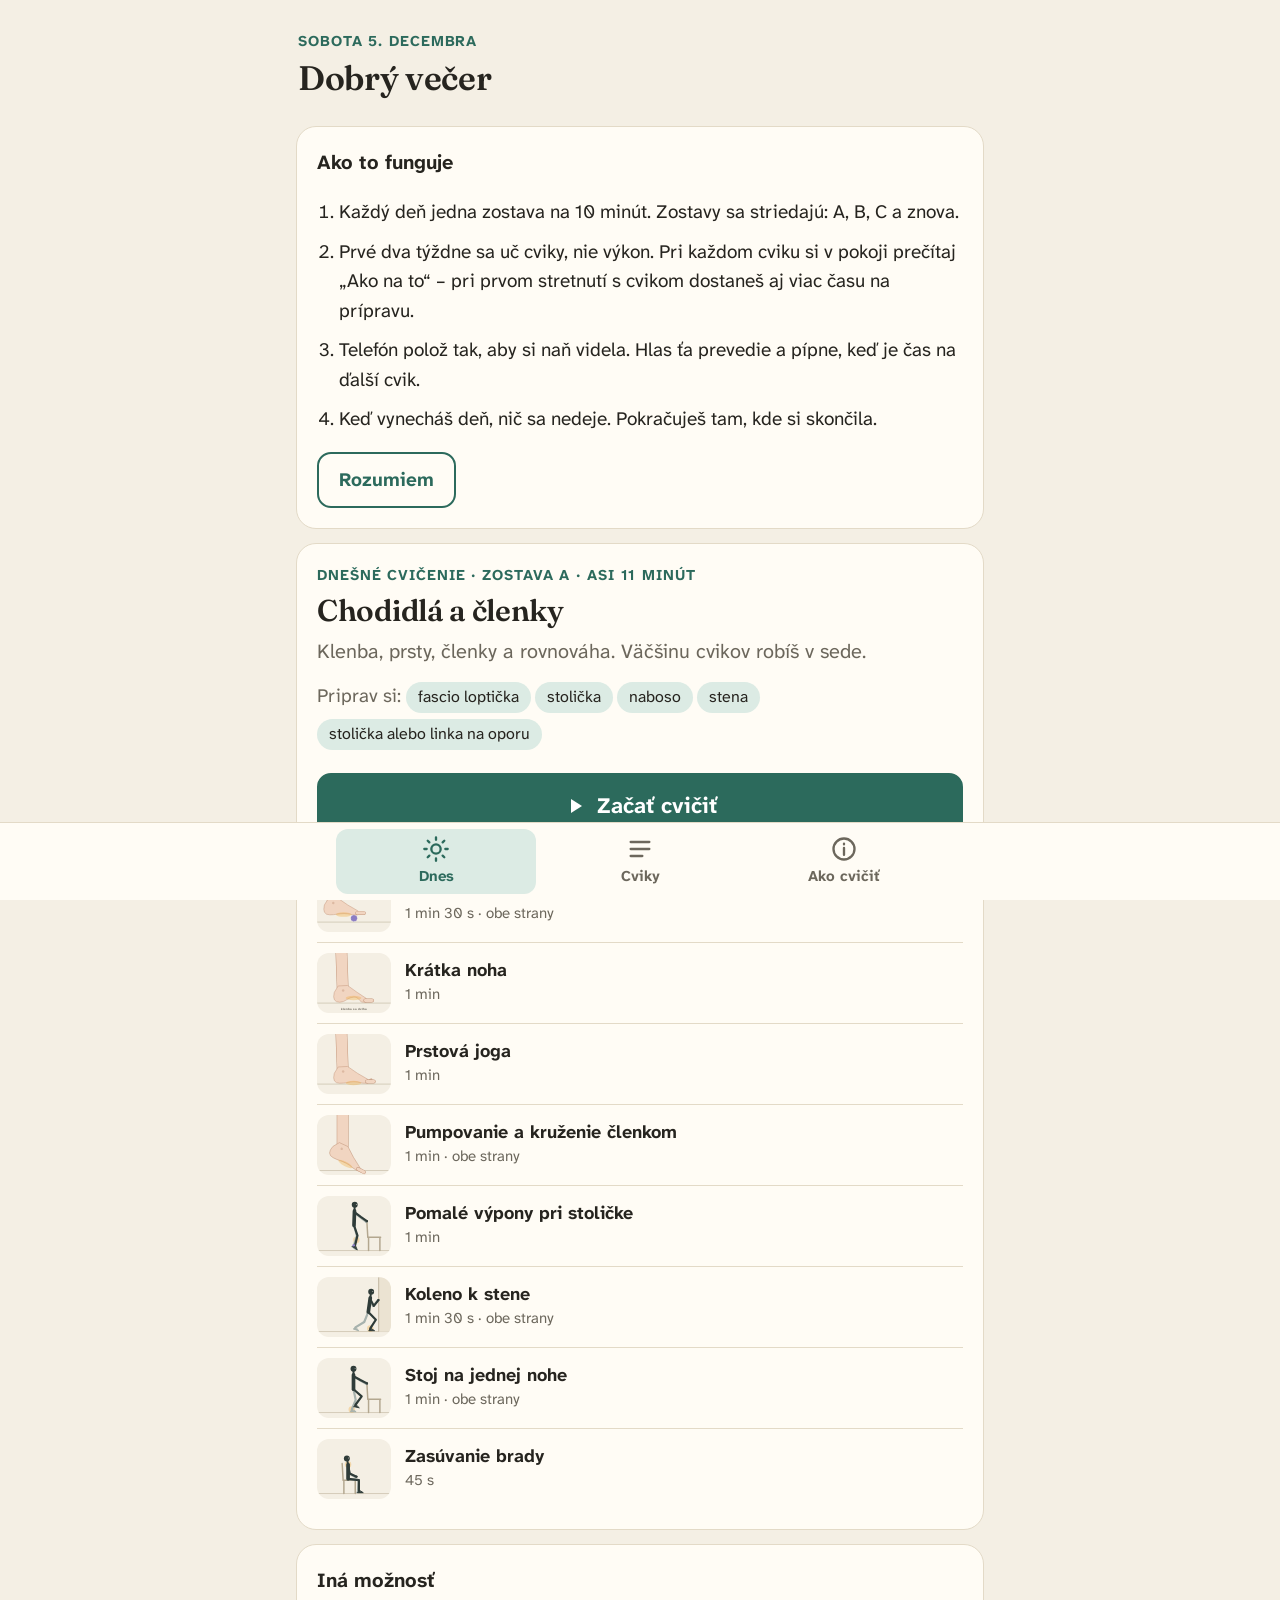
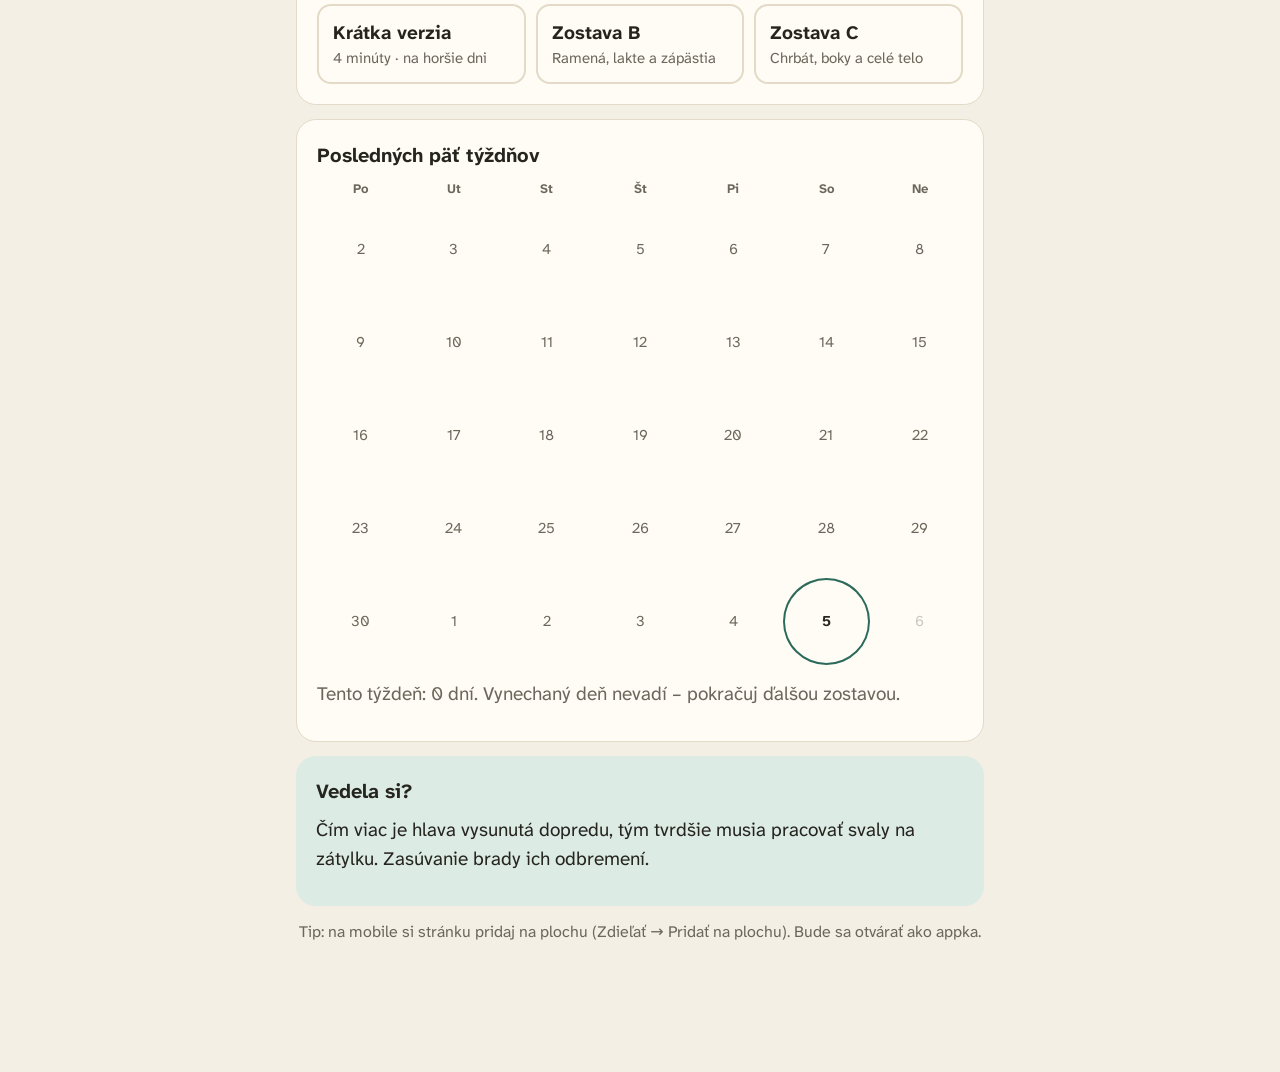
==== index.html @ 37c2f0f2 "10 minút pre kĺby: denné cvičenie pre zdravé kĺby Tri striedajúce sa 10-minútové zostavy (chodidlá a" ====
<!doctype html>
<html lang="sk">
<head>
  <meta charset="utf-8">
  <meta name="viewport" content="width=device-width, initial-scale=1, viewport-fit=cover">
  <title>10 minút pre kĺby</title>
  <meta name="description" content="Denných 10 minút pre zdravé kĺby: chodidlá, členky, ramená, zápästia, krk a chrbát.">
  <meta name="theme-color" content="#f4efe4" media="(prefers-color-scheme: light)">
  <meta name="theme-color" content="#161a19" media="(prefers-color-scheme: dark)">
  <meta name="apple-mobile-web-app-capable" content="yes">
  <meta name="apple-mobile-web-app-title" content="Kĺby">
  <link rel="manifest" href="manifest.webmanifest">
  <link rel="icon" href="icon.svg" type="image/svg+xml">
  <link rel="apple-touch-icon" href="icon-180.png">
  <link rel="preconnect" href="https://fonts.googleapis.com">
  <link rel="preconnect" href="https://fonts.gstatic.com" crossorigin>
  <link href="https://fonts.googleapis.com/css2?family=Atkinson+Hyperlegible+Next:wght@400;700&family=Fraunces:opsz,wght@9..144,600&display=swap" rel="stylesheet">
  <link rel="stylesheet" href="css/style.css">
</head>
<body>
  <main id="app"></main>

  <nav class="tabbar" aria-label="Hlavná navigácia">
    <a href="#/" data-tab="dnes">
      <svg viewBox="0 0 24 24" fill="none" stroke="currentColor" stroke-width="2" stroke-linecap="round" stroke-linejoin="round"><circle cx="12" cy="12" r="4"/><path d="M12 2v2M12 20v2M4.9 4.9l1.4 1.4M17.7 17.7l1.4 1.4M2 12h2M20 12h2M4.9 19.1l1.4-1.4M17.7 6.3l1.4-1.4"/></svg>
      Dnes
    </a>
    <a href="#/cviky" data-tab="cviky">
      <svg viewBox="0 0 24 24" fill="none" stroke="currentColor" stroke-width="2" stroke-linecap="round" stroke-linejoin="round"><path d="M4 6h16M4 12h16M4 18h10"/></svg>
      Cviky
    </a>
    <a href="#/info" data-tab="info">
      <svg viewBox="0 0 24 24" fill="none" stroke="currentColor" stroke-width="2" stroke-linecap="round" stroke-linejoin="round"><circle cx="12" cy="12" r="9"/><path d="M12 11v6M12 7.5v.5"/></svg>
      Ako cvičiť
    </a>
  </nav>

  <script src="js/anim.js"></script>
  <script src="js/cviky.js"></script>
  <script src="js/app.js"></script>
</body>
</html>
---- css/style.css ----
:root {
  --bg: #f4efe4;
  --card: #fffcf5;
  --ink: #26241f;
  --muted: #6c675c;
  --line: #e3dac7;
  --accent: #2c6a5c;
  --accent-ink: #ffffff;
  --accent-soft: #dcebe4;
  --warm: #c25a33;
  --warn-bg: #fbe9dc;
  --fig: #2f3c39;
  --fig2: #a7b2ad;
  --prop: #b3a78f;
  --prop-fill: #e8dfcc;
  --wall: #ebe3d2;
  --mat: #8fb8a8;
  --skin: #f1d5c1;
  --skin-line: #c4987d;
  --band: #d4603a;
  --ball: #8b7dc4;
  --block: #79a7c8;
  --glow: #f0a93a;
  --font-body: 'Atkinson Hyperlegible Next', 'Atkinson Hyperlegible', system-ui, sans-serif;
  --font-head: 'Fraunces', Georgia, serif;
  color-scheme: light;
}
@media (prefers-color-scheme: dark) {
  :root:not([data-theme='light']) {
    --bg: #161a19;
    --card: #1f2523;
    --ink: #eee9df;
    --muted: #a29d92;
    --line: #2f3734;
    --accent: #7cc4b0;
    --accent-ink: #0f201b;
    --accent-soft: #223a33;
    --warm: #f0926b;
    --warn-bg: #3a2a22;
    --fig: #e6e1d6;
    --fig2: #66706b;
    --prop: #6e6758;
    --prop-fill: #2c2b26;
    --wall: #242a28;
    --mat: #3f6b5d;
    --skin: #d8b49b;
    --skin-line: #8d6a55;
    --band: #f07a52;
    --ball: #a596e0;
    --block: #6b9bc0;
    --glow: #f0a93a;
    color-scheme: dark;
  }
}
:root[data-theme='dark'] {
  --bg: #161a19;
  --card: #1f2523;
  --ink: #eee9df;
  --muted: #a29d92;
  --line: #2f3734;
  --accent: #7cc4b0;
  --accent-ink: #0f201b;
  --accent-soft: #223a33;
  --warm: #f0926b;
  --warn-bg: #3a2a22;
  --fig: #e6e1d6;
  --fig2: #66706b;
  --prop: #6e6758;
  --prop-fill: #2c2b26;
  --wall: #242a28;
  --mat: #3f6b5d;
  --skin: #d8b49b;
  --skin-line: #8d6a55;
  --band: #f07a52;
  --ball: #a596e0;
  --block: #6b9bc0;
  color-scheme: dark;
}

* { box-sizing: border-box; }
html { -webkit-text-size-adjust: 100%; }
body {
  margin: 0;
  background: var(--bg);
  color: var(--ink);
  font: 19px/1.55 var(--font-body);
  padding-bottom: calc(84px + env(safe-area-inset-bottom));
}
body.playing { overflow: hidden; }
main { max-width: 720px; margin: 0 auto; padding: 8px 16px 32px; }
a { color: var(--accent); }
h1, h2 { font-family: var(--font-head); font-weight: 600; letter-spacing: -0.01em; line-height: 1.15; margin: 0; }
h1 { font-size: 34px; }
h2 { font-size: 27px; }
h3 { font-size: 20px; margin: 26px 0 8px; }
h4 { font-size: 17px; margin: 18px 0 4px; color: var(--muted); font-weight: 700; }
p { margin: 0 0 12px; }
.muted { color: var(--muted); }
.small { font-size: 16px; }
.center { text-align: center; }
.eyebrow { font-size: 15px; font-weight: 700; color: var(--accent); text-transform: uppercase; letter-spacing: 0.06em; margin: 0 0 6px; }
.lead { font-size: 20px; color: var(--muted); margin-top: 8px; }

.hello { padding: 22px 2px 14px; }
.back { display: inline-flex; align-items: center; gap: 4px; margin-top: 16px; font-weight: 700; text-decoration: none; font-size: 17px; }
.back svg { width: 20px; height: 20px; }

.card { background: var(--card); border: 1px solid var(--line); border-radius: 20px; padding: 20px; margin: 14px 0; }
.card > h3:first-child { margin-top: 0; }

.btn {
  display: inline-flex; align-items: center; justify-content: center; gap: 10px;
  font: 700 19px/1.2 var(--font-body);
  background: var(--accent); color: var(--accent-ink);
  border: 2px solid var(--accent); border-radius: 14px;
  padding: 14px 20px; min-height: 56px; cursor: pointer; text-decoration: none;
}
.btn svg { width: 24px; height: 24px; flex: none; }
.btn.big { width: 100%; font-size: 22px; min-height: 66px; margin: 8px 0 4px; }
.btn.ghost { background: transparent; color: var(--accent); }
.btn:active { transform: translateY(1px); }
.row { display: flex; flex-wrap: wrap; gap: 10px; margin: 16px 0 10px; align-items: center; }

.chip { display: inline-block; background: var(--accent-soft); color: var(--ink); border-radius: 999px; padding: 3px 12px; margin: 3px 4px 3px 0; font-size: 16px; }
.need { margin: 6px 0 12px; }

.donebar { background: var(--accent-soft); border-radius: 14px; padding: 12px 18px; font-weight: 700; margin: 4px 0; }
.donebar span { color: var(--accent); }

.today h2 { font-size: 30px; }

.exlist { list-style: none; padding: 0; margin: 18px 0 0; }
.exlist li { border-top: 1px solid var(--line); }
.exlist a { display: flex; align-items: center; gap: 14px; padding: 10px 0; color: inherit; text-decoration: none; }
.exlist .thumb { width: 74px; height: 60px; flex: none; background: var(--bg); border-radius: 12px; overflow: hidden; }
.exlist .thumb svg { width: 100%; height: 100%; }
.exlist .t { display: flex; flex-direction: column; }
.exlist b { font-weight: 700; font-size: 18px; line-height: 1.3; }
.exlist small { color: var(--muted); font-size: 15px; }
.exlist.cards { display: grid; gap: 10px; margin-top: 10px; }
.exlist.cards li { border: 1px solid var(--line); border-radius: 16px; background: var(--card); padding: 4px 12px; }
.exlist.cards .thumb { width: 92px; height: 74px; }
.group { margin-top: 18px; }
.group h2 { font-size: 23px; margin: 18px 0 4px; }

.alts { display: grid; gap: 10px; grid-template-columns: repeat(auto-fit, minmax(180px, 1fr)); }
.alt-z { display: flex; flex-direction: column; border: 2px solid var(--line); border-radius: 14px; padding: 12px 14px; text-decoration: none; color: inherit; }
.alt-z small { color: var(--muted); font-size: 15px; }

.cal .grid { display: grid; grid-template-columns: repeat(7, 1fr); gap: 6px; margin: 8px 0 14px; }
.cal .dh { font-size: 13px; color: var(--muted); text-align: center; font-weight: 700; }
.cal .day { aspect-ratio: 1; display: grid; place-items: center; border-radius: 50%; font-size: 15px; color: var(--muted); }
.cal .day.done { background: var(--accent); color: var(--accent-ink); font-weight: 700; }
.cal .day.today { box-shadow: inset 0 0 0 2px var(--accent); color: var(--ink); font-weight: 700; }
.cal .day.done.today { box-shadow: none; }
.cal .day.fut { opacity: 0.35; }

.tip { background: var(--accent-soft); border: 0; }
.intro ol, .rules ol { padding-left: 22px; }
.intro li, .rules li { margin-bottom: 10px; }

.stage { padding: 10px; }
.fig.big { width: 100%; aspect-ratio: 300 / 240; max-height: 52vh; margin: 0 auto; }
.fig svg, .p-fig svg { width: 100%; height: 100%; display: block; }
.cue { text-align: center; font-weight: 700; font-size: 20px; min-height: 1.6em; margin: 6px 0 4px; color: var(--accent); }

.steps { padding-left: 0; list-style: none; counter-reset: s; margin: 0; }
.steps li { counter-increment: s; position: relative; padding: 0 0 12px 44px; }
.steps li::before {
  content: counter(s); position: absolute; left: 0; top: 0;
  width: 30px; height: 30px; border-radius: 50%; background: var(--accent-soft); color: var(--accent);
  display: grid; place-items: center; font-weight: 700; font-size: 16px;
}
.bad { padding-left: 22px; }
.bad li { margin-bottom: 6px; }
.bad li::marker { color: var(--warm); }
.facts { display: grid; gap: 4px 20px; grid-template-columns: repeat(auto-fit, minmax(240px, 1fr)); }
.warn { background: var(--warn-bg); border-radius: 12px; padding: 12px 14px; }

.switch { display: flex; align-items: center; gap: 12px; font-weight: 700; cursor: pointer; }
.switch input { width: 26px; height: 26px; accent-color: var(--accent); }
.time { display: inline-flex; align-items: center; gap: 8px; font-weight: 700; }
.time input { font: inherit; padding: 10px; border-radius: 12px; border: 2px solid var(--line); background: var(--card); color: var(--ink); }

/* tab bar */
.tabbar {
  position: fixed; left: 0; right: 0; bottom: 0; z-index: 5;
  display: flex; justify-content: center; gap: 4px;
  background: var(--card); border-top: 1px solid var(--line);
  padding: 6px 8px calc(6px + env(safe-area-inset-bottom));
}
.tabbar a { flex: 1; max-width: 200px; display: flex; flex-direction: column; align-items: center; gap: 2px; padding: 6px; border-radius: 12px; color: var(--muted); text-decoration: none; font-size: 15px; font-weight: 700; }
.tabbar a svg { width: 28px; height: 28px; }
.tabbar a.on { color: var(--accent); background: var(--accent-soft); }

/* animácie */
.an { overflow: visible; }
.an .floor { stroke: var(--prop); stroke-width: 2; }
.an .fig { fill: none; stroke: var(--fig); stroke-linecap: round; stroke-linejoin: round; }
.an .leg, .an .arm { stroke-width: 9; }
.an .neck { stroke-width: 8; }
.an .torso { stroke-width: 15; }
.an .torso-f { fill: var(--fig); stroke-width: 8; }
.an .foot { fill: var(--fig); stroke-width: 4; }
.an .far { stroke: var(--fig2); }
.an .foot.far { fill: var(--fig2); }
.an .hand { fill: var(--fig); }
.an .hand.far { fill: var(--fig2); }
.an .head { fill: var(--fig); }
.an .eye { fill: var(--bg); }
.an .prop { fill: none; stroke: var(--prop); stroke-width: 6; stroke-linecap: round; }
.an .pf { fill: var(--prop-fill); stroke: var(--prop); stroke-width: 2; }
.an .wall { fill: var(--wall); }
.an .wall-l { stroke: var(--prop); stroke-width: 3; }
.an .mat { fill: var(--mat); }
.an .glow { fill: var(--glow); opacity: 0.35; }
.an .ball { fill: var(--ball); }
.an .spiky { stroke: var(--card); stroke-width: 2.5; stroke-dasharray: 2 5; }
.an .band { fill: none; stroke: var(--band); stroke-width: 3.5; stroke-linecap: round; }
.an .towel { fill: var(--glow); }
.an .blk { fill: var(--block); }
.an .sk-o { fill: none; stroke: var(--skin-line); stroke-linecap: round; stroke-linejoin: round; }
.an .sk { fill: none; stroke: var(--skin); stroke-linecap: round; stroke-linejoin: round; }
.an .sk-f { fill: var(--skin); stroke: var(--skin-line); stroke-width: 2; }
.an .toe2 { stroke: var(--skin-line); stroke-width: 10; stroke-linecap: round; opacity: 0.7; }
.an .bone { fill: var(--skin-line); opacity: 0.45; }
.an .trace { fill: none; stroke: var(--accent); stroke-width: 2; stroke-dasharray: 4 5; opacity: 0.7; }
.an .dot { fill: var(--accent); }
.an .lbl { fill: var(--muted); font: 700 12px var(--font-body); }
.an .torso-x { fill: var(--fig2); opacity: 0.5; }
.an .knee { fill: var(--fig2); opacity: 0.6; }

/* prehrávač */
.player {
  position: fixed; inset: 0; z-index: 20; background: var(--bg);
  display: flex; flex-direction: column;
  padding: env(safe-area-inset-top) 0 env(safe-area-inset-bottom);
  overflow-y: auto;
}
.p-top { display: flex; align-items: center; gap: 12px; padding: 10px 12px; max-width: 1000px; width: 100%; margin: 0 auto; }
.icon { width: 52px; height: 52px; border-radius: 50%; border: 0; background: var(--card); color: var(--ink); display: grid; place-items: center; cursor: pointer; flex: none; }
.icon svg { width: 26px; height: 26px; }
.p-prog { flex: 1; display: flex; gap: 5px; }
.p-prog i { flex: 1; height: 7px; border-radius: 4px; background: var(--line); }
.p-prog i.done { background: var(--accent); }
.p-prog i.cur { background: var(--accent); opacity: 0.5; }
.p-main { flex: 1; display: flex; flex-direction: column; max-width: 1000px; width: 100%; margin: 0 auto; padding: 0 16px; }
.p-stage { background: var(--card); border-radius: 22px; padding: 8px 8px 2px; }
.p-fig { width: 100%; aspect-ratio: 300 / 240; max-height: 40vh; margin: 0 auto; }
.p-cue { text-align: center; font-weight: 700; font-size: 21px; color: var(--accent); min-height: 1.5em; margin: 2px 0 6px; }
.p-info { padding: 12px 2px 0; display: grid; grid-template-columns: 1fr auto; grid-template-areas: 'phase timer' 'name timer' 'strana timer' 'text text'; column-gap: 12px; }
.p-phase { grid-area: phase; margin: 0; font-size: 15px; font-weight: 700; color: var(--accent); text-transform: uppercase; letter-spacing: 0.05em; }
.p-name { grid-area: name; font-size: 26px; }
.p-strana { grid-area: strana; margin: 6px 0 0; font-weight: 700; font-size: 20px; color: var(--warm); min-height: 0; }
.p-strana:empty { display: none; }
.p-timer { grid-area: timer; position: relative; width: 104px; height: 104px; align-self: center; }
.p-timer svg { width: 100%; height: 100%; transform: rotate(-90deg); }
.p-timer circle { fill: none; stroke-width: 9; }
.p-timer .trk { stroke: var(--line); }
.p-timer .arc { stroke: var(--accent); stroke-linecap: round; transition: stroke-dashoffset 0.2s linear; }
.p-time { position: absolute; inset: 0; display: grid; place-items: center; font-size: 27px; font-weight: 700; font-variant-numeric: tabular-nums; }
.player[data-phase='prep'] .p-timer .arc, .player[data-phase='switch'] .p-timer .arc { stroke: var(--warm); }
.p-text { grid-area: text; margin-top: 10px; }
.p-text h3 { margin-top: 8px; }
.p-tip.big { font-size: 24px; font-weight: 700; line-height: 1.3; margin: 6px 0 8px; }
.p-ctrl { display: grid; grid-template-columns: 1fr 1.4fr 1fr; gap: 10px; padding: 12px 16px 4px; max-width: 1000px; width: 100%; margin: 0 auto; }
.pc { display: flex; align-items: center; justify-content: center; gap: 6px; min-height: 64px; border-radius: 16px; border: 2px solid var(--line); background: var(--card); color: var(--ink); font: 700 18px var(--font-body); cursor: pointer; }
.pc svg { width: 26px; height: 26px; }
.pc.main { background: var(--accent); color: var(--accent-ink); border-color: var(--accent); font-size: 20px; }
.p-how { background: none; border: 0; color: var(--accent); font: 700 18px var(--font-body); text-decoration: underline; padding: 12px; cursor: pointer; }
.player.paused .p-time { color: var(--muted); }

.sheet, .ask { position: fixed; inset: 0; z-index: 30; background: rgba(0, 0, 0, 0.45); display: flex; align-items: flex-end; justify-content: center; }
.sheet[hidden], .ask[hidden] { display: none; }
.sheet-in, .ask-in { background: var(--card); width: 100%; max-width: 720px; max-height: 88vh; overflow-y: auto; border-radius: 22px 22px 0 0; padding: 20px 20px calc(20px + env(safe-area-inset-bottom)); position: relative; }
.sheet-in > .icon { position: absolute; right: 14px; top: 14px; background: var(--bg); }
.sheet-body h2 { padding-right: 60px; }
.ask-in { display: flex; flex-direction: column; gap: 10px; }
.ask-in h2 { margin-bottom: 8px; }

.done-box { padding: 30px 4px; max-width: 560px; margin: 0 auto; width: 100%; }
.done-box h2 { font-size: 44px; }
.feel { display: grid; grid-template-columns: 1fr 1fr; gap: 10px; margin: 10px 0; }
.feel .btn.on { background: var(--accent); color: var(--accent-ink); }
.feel-msg { min-height: 3em; font-size: 18px; }

@media (min-width: 760px) {
  .p-main { flex-direction: row; gap: 28px; align-items: flex-start; padding-top: 6px; }
  .p-stage { flex: 1.2; }
  .p-fig { max-height: 62vh; }
  .p-info { flex: 1; padding-top: 0; }
}
@media (max-height: 700px) and (max-width: 759px) {
  .p-fig { max-height: 32vh; }
}
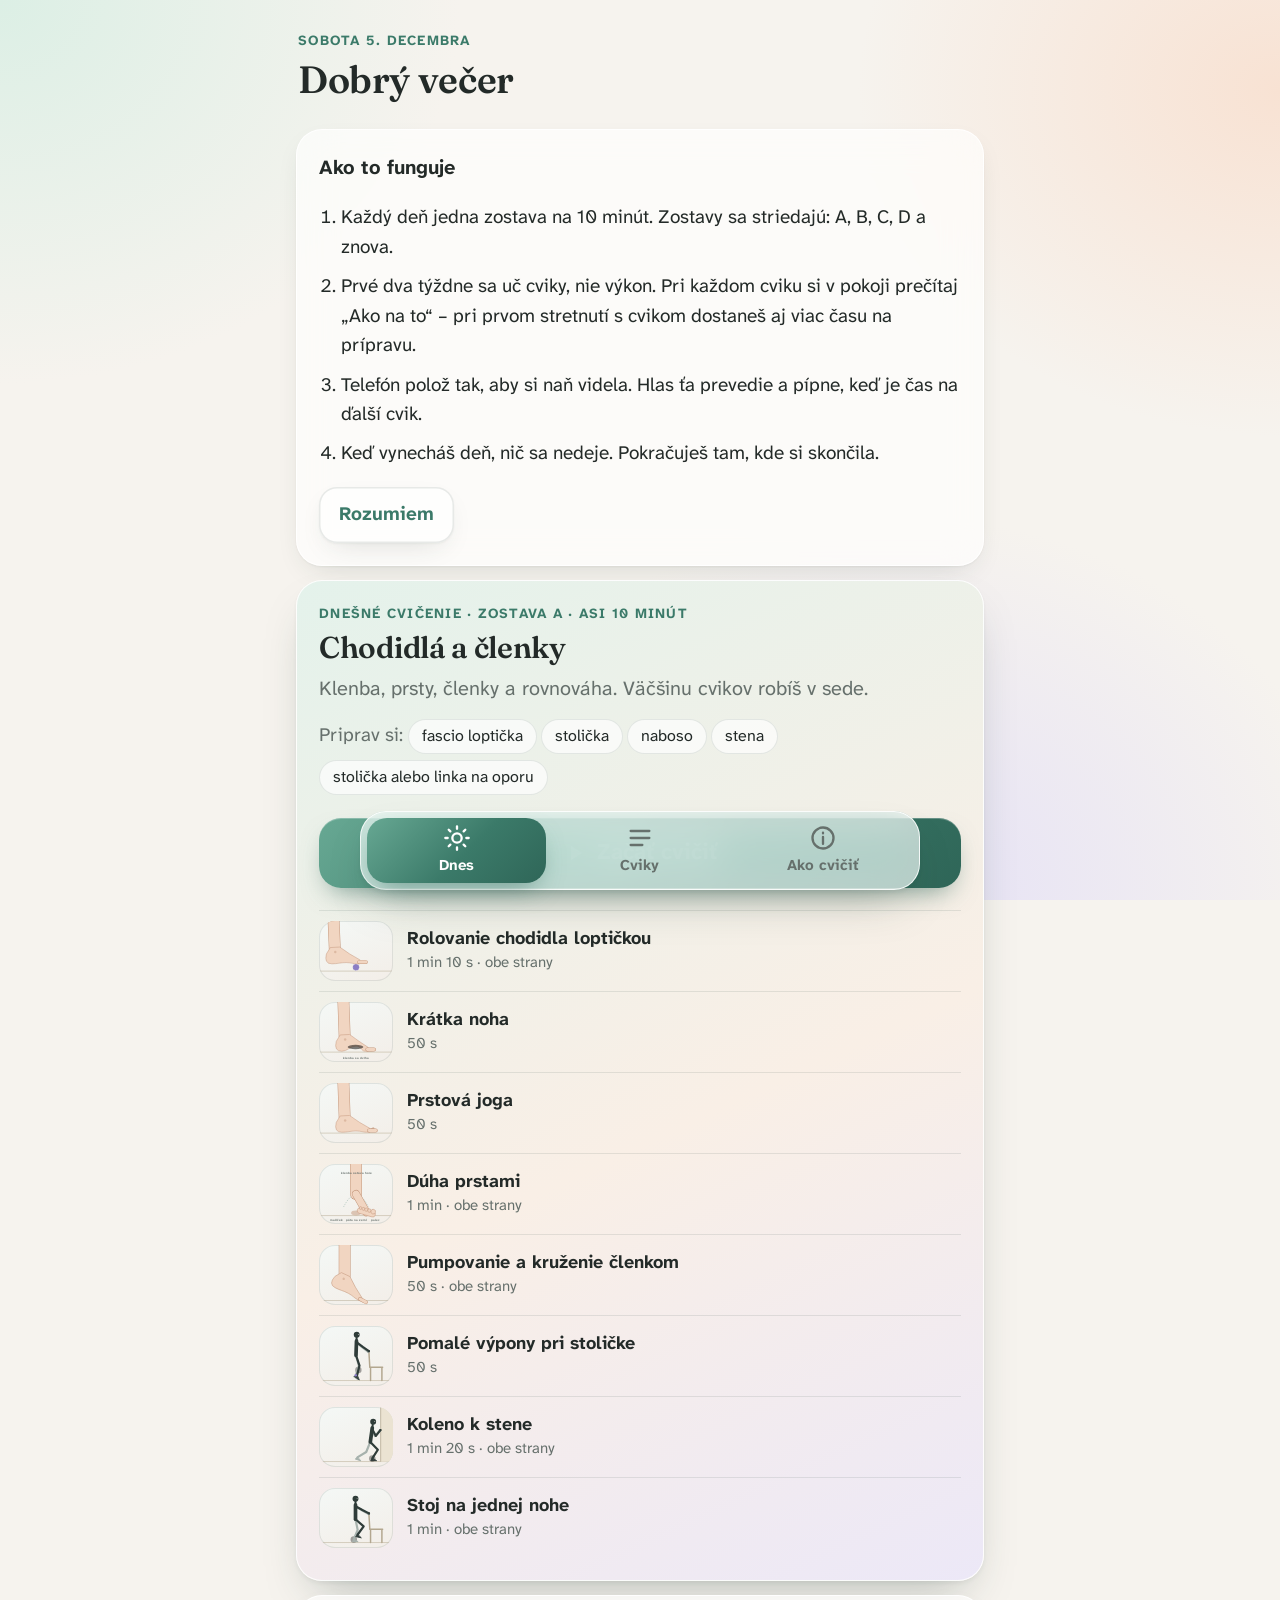
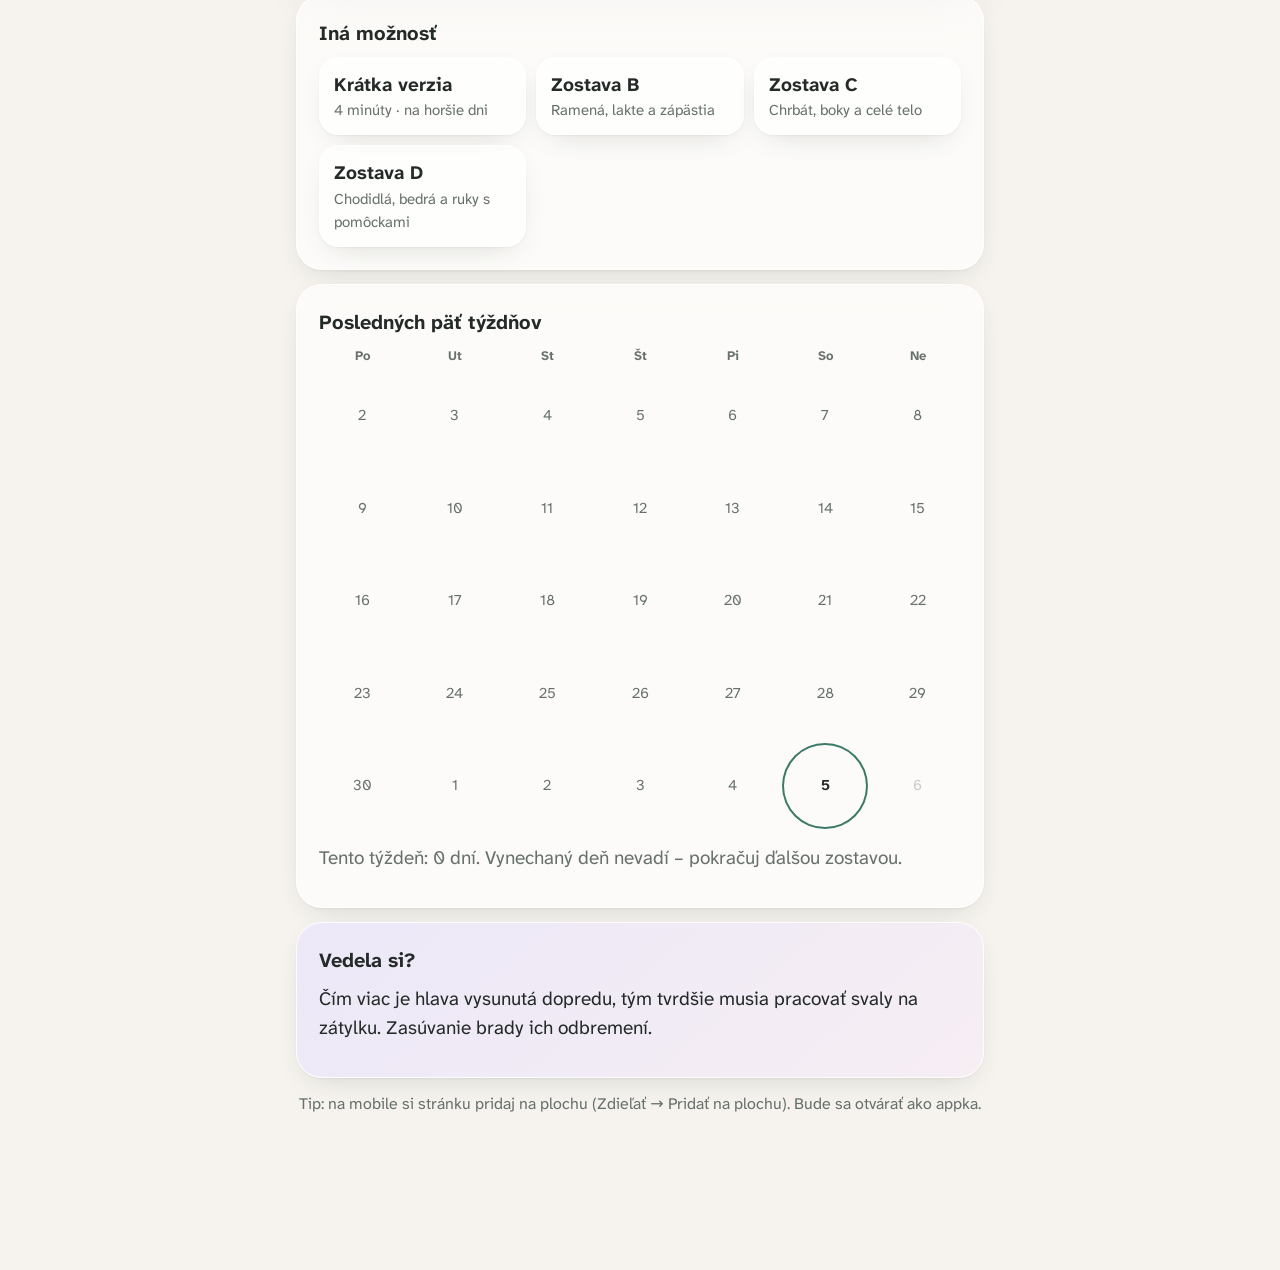
==== commit 638fe204: "Verzia v odkazoch na CSS/JS, aby sa zmeny prejavili hneď Co-Authored-By: Claude Opus 5.5 <noreply@an" ====
--- a/index.html
+++ b/index.html
@@ -15,7 +15,7 @@
   <link rel="preconnect" href="https://fonts.googleapis.com">
   <link rel="preconnect" href="https://fonts.gstatic.com" crossorigin>
   <link href="https://fonts.googleapis.com/css2?family=Atkinson+Hyperlegible+Next:wght@400;700&family=Fraunces:opsz,wght@9..144,600&display=swap" rel="stylesheet">
-  <link rel="stylesheet" href="css/style.css">
+  <link rel="stylesheet" href="css/style.css?v=2">
 </head>
 <body>
   <main id="app"></main>
@@ -35,8 +35,8 @@
     </a>
   </nav>
 
-  <script src="js/anim.js"></script>
-  <script src="js/cviky.js"></script>
-  <script src="js/app.js"></script>
+  <script src="js/anim.js?v=2"></script>
+  <script src="js/cviky.js?v=2"></script>
+  <script src="js/app.js?v=2"></script>
 </body>
 </html>
--- a/css/style.css
+++ b/css/style.css
@@ -159,7 +159,7 @@
 .intro ol, .rules ol { padding-left: 22px; }
 .intro li, .rules li { margin-bottom: 10px; }
 
-.stage { padding: 10px; }
+.stage { padding: 10px; overflow: hidden; }
 .fig.big { width: 100%; aspect-ratio: 300 / 240; max-height: 52vh; margin: 0 auto; }
 .fig svg, .p-fig svg { width: 100%; height: 100%; display: block; }
 .cue { text-align: center; font-weight: 700; font-size: 20px; min-height: 1.6em; margin: 6px 0 4px; color: var(--accent); }
@@ -219,6 +219,7 @@
 .an .band { fill: none; stroke: var(--band); stroke-width: 3.5; stroke-linecap: round; }
 .an .towel { fill: var(--glow); }
 .an .blk { fill: var(--block); }
+.an .blk-l { fill: none; stroke: var(--block); stroke-width: 20; }
 .an .sk-o { fill: none; stroke: var(--skin-line); stroke-linecap: round; stroke-linejoin: round; }
 .an .sk { fill: none; stroke: var(--skin); stroke-linecap: round; stroke-linejoin: round; }
 .an .sk-f { fill: var(--skin); stroke: var(--skin-line); stroke-width: 2; }
@@ -228,6 +229,7 @@
 .an .dot { fill: var(--accent); }
 .an .lbl { fill: var(--muted); font: 700 12px var(--font-body); }
 .an .torso-x { fill: var(--fig2); opacity: 0.5; }
+.an .heel { fill: var(--skin-line); opacity: 0.5; }
 .an .knee { fill: var(--fig2); opacity: 0.6; }
 
 /* prehrávač */
@@ -245,7 +247,7 @@
 .p-prog i.done { background: var(--accent); }
 .p-prog i.cur { background: var(--accent); opacity: 0.5; }
 .p-main { flex: 1; display: flex; flex-direction: column; max-width: 1000px; width: 100%; margin: 0 auto; padding: 0 16px; }
-.p-stage { background: var(--card); border-radius: 22px; padding: 8px 8px 2px; }
+.p-stage { background: var(--card); border-radius: 22px; padding: 8px 8px 2px; overflow: hidden; }
 .p-fig { width: 100%; aspect-ratio: 300 / 240; max-height: 40vh; margin: 0 auto; }
 .p-cue { text-align: center; font-weight: 700; font-size: 21px; color: var(--accent); min-height: 1.5em; margin: 2px 0 6px; }
 .p-info { padding: 12px 2px 0; display: grid; grid-template-columns: 1fr auto; grid-template-areas: 'phase timer' 'name timer' 'strana timer' 'text text'; column-gap: 12px; }
@@ -293,3 +295,144 @@
 @media (max-height: 700px) and (max-width: 759px) {
   .p-fig { max-height: 32vh; }
 }
+
+/* veľká obrazovka (televízor) */
+button:focus-visible, a:focus-visible { outline: 4px solid var(--warm); outline-offset: 3px; }
+@media (min-width: 1280px) and (orientation: landscape) {
+  .player .p-main, .player .p-top, .player .p-ctrl { max-width: 1600px; }
+  .p-fig { max-height: 66vh; }
+  .p-cue { font-size: 32px; }
+  .p-phase { font-size: 20px; }
+  .p-name { font-size: 46px; }
+  .p-strana { font-size: 28px; }
+  .p-timer { width: 170px; height: 170px; }
+  .p-time { font-size: 44px; }
+  .p-tip.big { font-size: 36px; }
+  .p-text { font-size: 24px; }
+  .pc { min-height: 80px; font-size: 22px; }
+}
+
+/* ===== Vzhľad: jemné farby, hĺbka, prechody ===== */
+:root {
+  --bg: #f5f2ec;
+  --card: #fffdf9;
+  --ink: #232a28;
+  --muted: #66706c;
+  --line: rgba(60, 80, 72, 0.12);
+  --accent: #3b7a69;
+  --accent-ink: #ffffff;
+  --accent-soft: #e3efe9;
+  --warm: #d0784f;
+  --glass: rgba(255, 255, 255, 0.66);
+  --glass-line: rgba(255, 255, 255, 0.85);
+  --grad-btn: linear-gradient(135deg, #67a893 0%, #3b7a69 55%, #2f6658 100%);
+  --grad-hero: linear-gradient(155deg, #e4f2eb 0%, #f9efe6 55%, #ece8f7 100%);
+  --grad-tip: linear-gradient(140deg, #ece8f8 0%, #f6eef3 100%);
+  --grad-thumb: linear-gradient(160deg, #f4f8f6 0%, #f3eee8 100%);
+  --shadow-1: 0 1px 2px rgba(35, 55, 48, 0.05), 0 10px 30px -14px rgba(35, 60, 52, 0.22);
+  --shadow-2: 0 2px 4px rgba(35, 55, 48, 0.06), 0 22px 48px -20px rgba(35, 60, 52, 0.35);
+  --glow: 0 12px 26px -10px rgba(47, 102, 88, 0.6);
+  --page:
+    radial-gradient(60vmax 50vmax at 0% 0%, #dcefe5 0%, transparent 60%),
+    radial-gradient(55vmax 45vmax at 100% 10%, #f8e2d3 0%, transparent 60%),
+    radial-gradient(60vmax 50vmax at 70% 100%, #e5e1f6 0%, transparent 60%),
+    #f6f3ee;
+}
+@media (prefers-color-scheme: dark) {
+  :root:not([data-theme='light']) {
+    --bg: #131917;
+    --card: #1c2422;
+    --ink: #ecefe9;
+    --muted: #9ba7a2;
+    --line: rgba(220, 240, 232, 0.1);
+    --accent: #8fd0bb;
+    --accent-ink: #0d1d18;
+    --accent-soft: rgba(143, 208, 187, 0.14);
+    --glass: rgba(34, 44, 41, 0.62);
+    --glass-line: rgba(255, 255, 255, 0.07);
+    --grad-btn: linear-gradient(135deg, #a5e0cc 0%, #7cc4ad 55%, #5aa892 100%);
+    --grad-hero: linear-gradient(155deg, rgba(90, 160, 138, 0.28) 0%, rgba(205, 140, 110, 0.16) 55%, rgba(140, 125, 200, 0.22) 100%);
+    --grad-tip: linear-gradient(140deg, rgba(140, 125, 200, 0.22) 0%, rgba(205, 140, 160, 0.12) 100%);
+    --grad-thumb: linear-gradient(160deg, #22302c 0%, #262420 100%);
+    --shadow-1: 0 1px 2px rgba(0, 0, 0, 0.3), 0 12px 30px -14px rgba(0, 0, 0, 0.6);
+    --shadow-2: 0 2px 4px rgba(0, 0, 0, 0.35), 0 24px 50px -20px rgba(0, 0, 0, 0.7);
+    --glow: 0 12px 28px -10px rgba(124, 196, 173, 0.45);
+    --page:
+      radial-gradient(60vmax 50vmax at 0% 0%, #1d3a31 0%, transparent 60%),
+      radial-gradient(55vmax 45vmax at 100% 10%, #3a2a24 0%, transparent 60%),
+      radial-gradient(60vmax 50vmax at 70% 100%, #2a2742 0%, transparent 60%),
+      #121816;
+  }
+}
+
+body, .player { background: var(--page); background-attachment: fixed; }
+.player { background-color: var(--bg); }
+
+.card {
+  background: var(--glass);
+  border: 1px solid var(--glass-line);
+  border-radius: 26px;
+  box-shadow: var(--shadow-1);
+  -webkit-backdrop-filter: blur(18px) saturate(1.4);
+  backdrop-filter: blur(18px) saturate(1.4);
+  padding: 22px;
+}
+.card.today { background: var(--grad-hero); box-shadow: var(--shadow-2); }
+.card.tip { background: var(--grad-tip); }
+.hello h1 { font-size: 38px; }
+.eyebrow { letter-spacing: 0.09em; font-size: 14px; }
+
+.btn {
+  background: var(--grad-btn);
+  border: 0;
+  border-radius: 18px;
+  box-shadow: var(--glow), inset 0 1px 0 rgba(255, 255, 255, 0.25);
+  transition: transform 0.15s ease, box-shadow 0.15s ease;
+}
+.btn:hover { transform: translateY(-1px); }
+.btn.big { min-height: 70px; border-radius: 22px; }
+.btn.ghost {
+  background: var(--glass);
+  color: var(--accent);
+  box-shadow: inset 0 0 0 1.5px var(--line), var(--shadow-1);
+}
+
+.chip { background: var(--glass); border: 1px solid var(--line); padding: 4px 13px; }
+.donebar { background: var(--glass); border: 1px solid var(--glass-line); box-shadow: var(--shadow-1); border-radius: 18px; }
+
+.exlist li { border-top: 1px solid var(--line); }
+.exlist .thumb { background: var(--grad-thumb); border-radius: 16px; box-shadow: inset 0 0 0 1px var(--line); }
+.exlist.cards li { background: var(--glass); border: 1px solid var(--glass-line); border-radius: 22px; box-shadow: var(--shadow-1); }
+
+.alt-z { background: var(--glass); border: 1px solid var(--glass-line); border-radius: 20px; box-shadow: var(--shadow-1); }
+
+.cal .day.done { background: var(--grad-btn); box-shadow: 0 6px 14px -8px rgba(47, 102, 88, 0.7); }
+
+.steps li::before { background: var(--grad-btn); color: var(--accent-ink); }
+.stage { background: var(--grad-thumb); }
+
+/* plávajúca sklenená lišta */
+.tabbar {
+  left: 12px; right: 12px; bottom: calc(10px + env(safe-area-inset-bottom));
+  max-width: 560px; margin: 0 auto;
+  padding: 6px;
+  border: 1px solid var(--glass-line); border-radius: 26px;
+  background: var(--glass);
+  -webkit-backdrop-filter: blur(20px) saturate(1.5);
+  backdrop-filter: blur(20px) saturate(1.5);
+  box-shadow: var(--shadow-2);
+}
+.tabbar a { border-radius: 20px; }
+.tabbar a.on { background: var(--grad-btn); color: var(--accent-ink); box-shadow: var(--glow); }
+body { padding-bottom: calc(110px + env(safe-area-inset-bottom)); }
+
+/* prehrávač */
+.icon { background: var(--glass); border: 1px solid var(--glass-line); box-shadow: var(--shadow-1); -webkit-backdrop-filter: blur(14px); backdrop-filter: blur(14px); }
+.p-prog i { height: 6px; background: var(--line); }
+.p-prog i.done, .p-prog i.cur { background: var(--grad-btn); }
+.p-stage { background: var(--grad-hero); border: 1px solid var(--glass-line); border-radius: 30px; box-shadow: var(--shadow-2); }
+.p-timer svg { filter: drop-shadow(0 6px 10px rgba(47, 102, 88, 0.25)); }
+.pc { background: var(--glass); border: 1px solid var(--glass-line); border-radius: 22px; box-shadow: var(--shadow-1); -webkit-backdrop-filter: blur(14px); backdrop-filter: blur(14px); }
+.pc.main { background: var(--grad-btn); border: 0; box-shadow: var(--glow); }
+.sheet, .ask { background: rgba(20, 30, 27, 0.35); -webkit-backdrop-filter: blur(6px); backdrop-filter: blur(6px); }
+.sheet-in, .ask-in { background: var(--card); border-radius: 30px 30px 0 0; box-shadow: var(--shadow-2); }
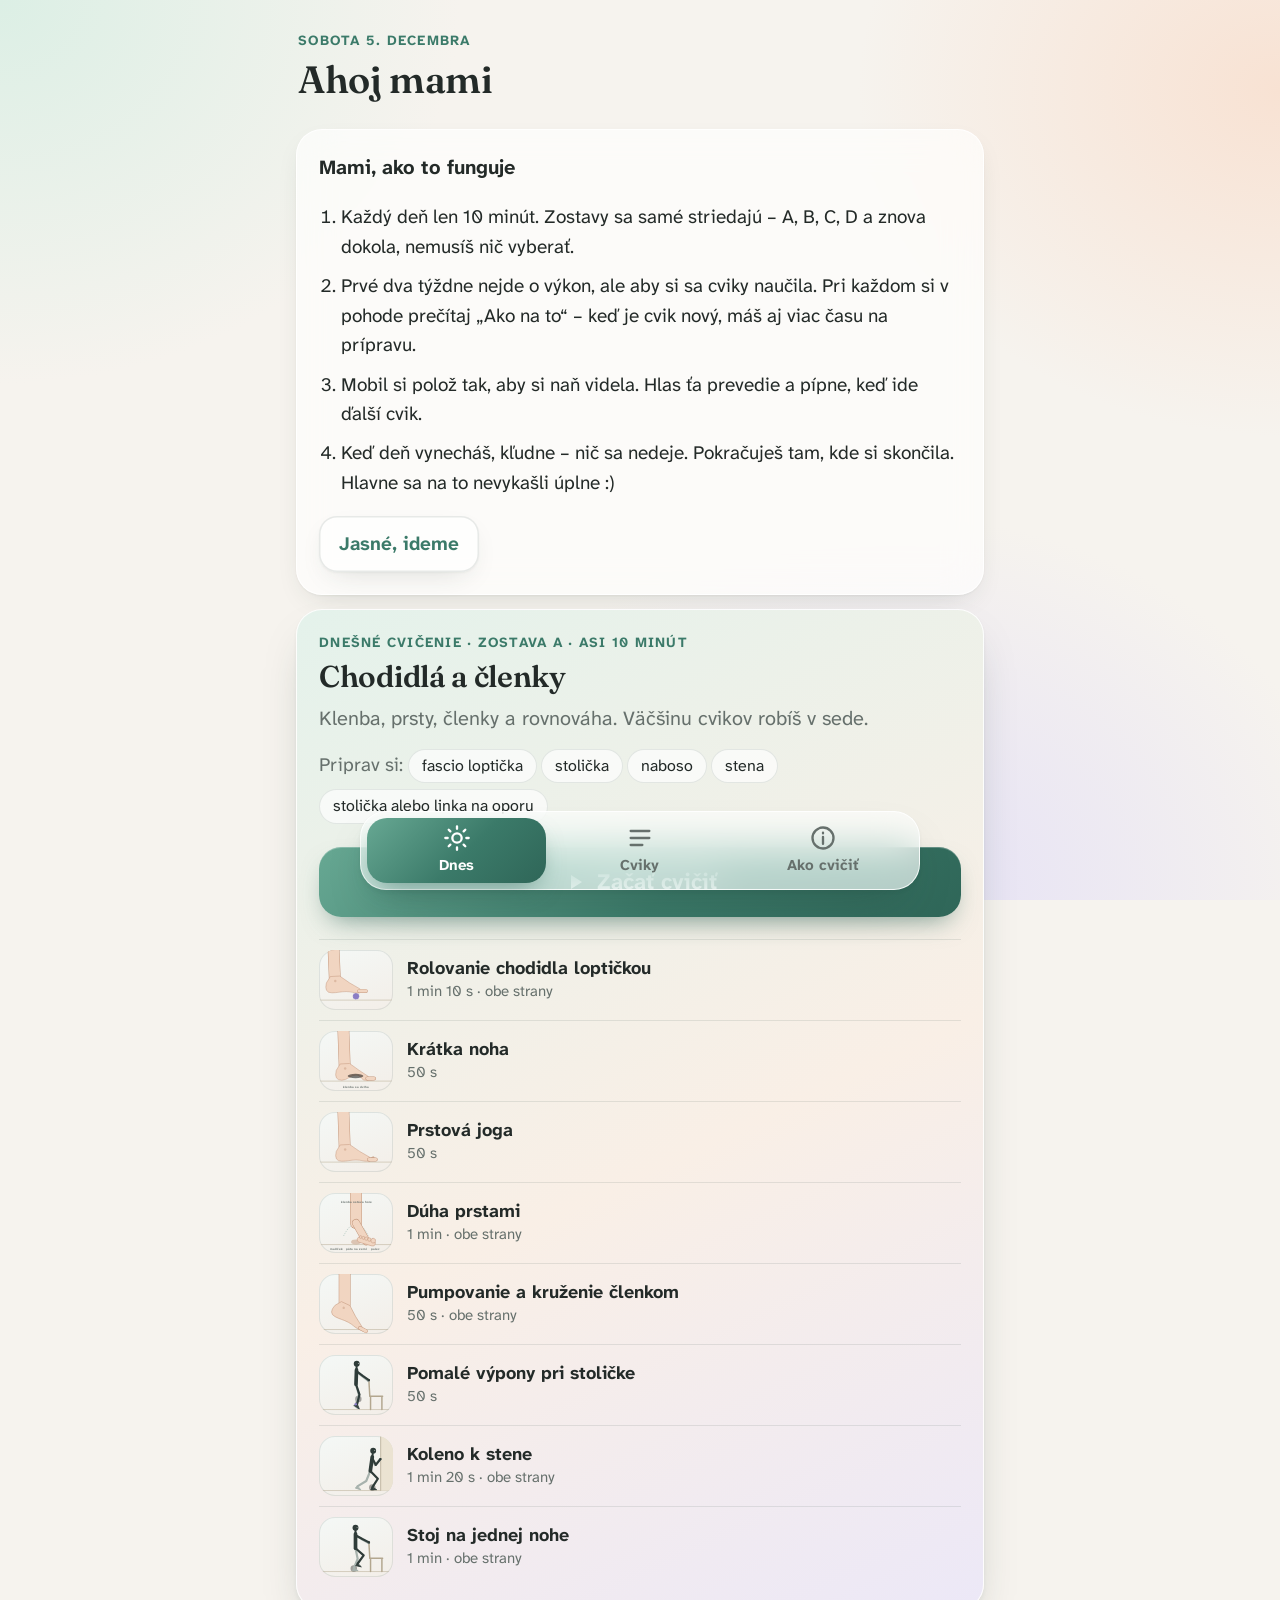
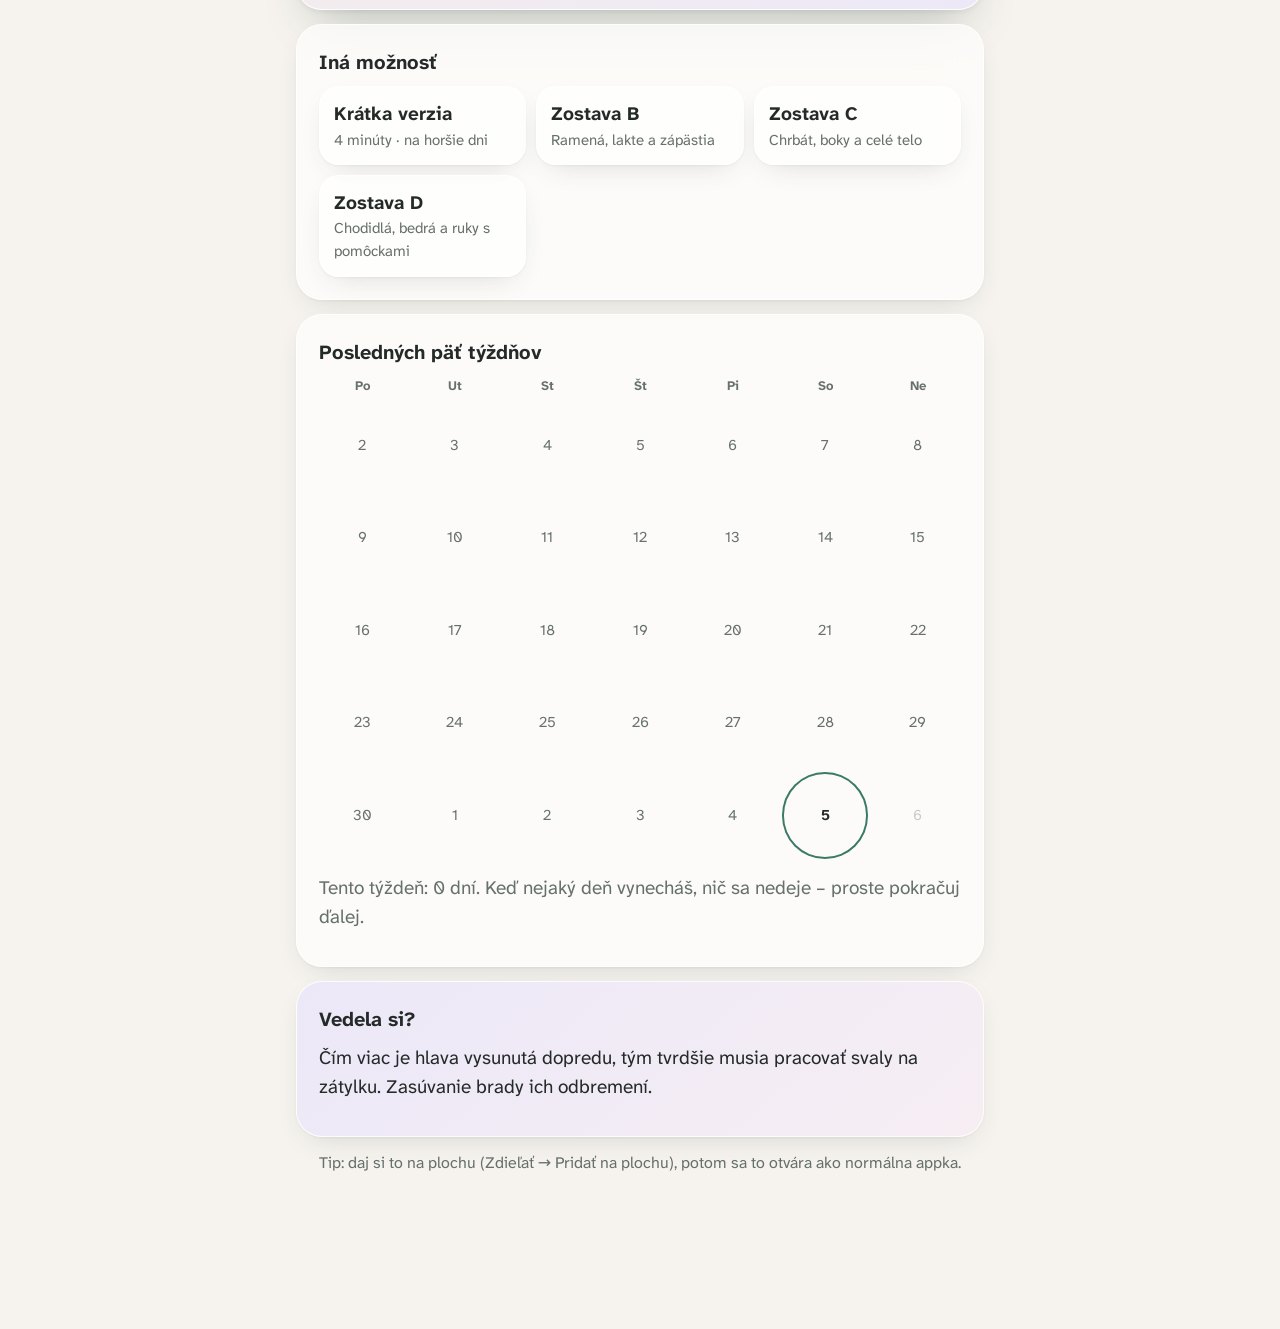
==== commit 84ff6f90: "Svetlý vzhľad ako predvolený, voľba vzhľadu, texty pre mamu - svetlý vzhľad aj pri tmavom režime tel" ====
--- a/index.html
+++ b/index.html
@@ -15,7 +15,11 @@
   <link rel="preconnect" href="https://fonts.googleapis.com">
   <link rel="preconnect" href="https://fonts.gstatic.com" crossorigin>
   <link href="https://fonts.googleapis.com/css2?family=Atkinson+Hyperlegible+Next:wght@400;700&family=Fraunces:opsz,wght@9..144,600&display=swap" rel="stylesheet">
-  <link rel="stylesheet" href="css/style.css?v=2">
+  <link rel="stylesheet" href="css/style.css?v=5">
+  <script>
+    // vzhľad: predvolene svetlý; "auto" = podľa nastavenia telefónu
+    try { var t = (JSON.parse(localStorage.getItem('klby10.v1')) || {}).tema || 'light'; if (t !== 'auto') document.documentElement.dataset.theme = t; } catch (e) { document.documentElement.dataset.theme = 'light'; }
+  </script>
 </head>
 <body>
   <main id="app"></main>
@@ -35,8 +39,8 @@
     </a>
   </nav>
 
-  <script src="js/anim.js?v=2"></script>
-  <script src="js/cviky.js?v=2"></script>
-  <script src="js/app.js?v=2"></script>
+  <script src="js/anim.js?v=5"></script>
+  <script src="js/cviky.js?v=5"></script>
+  <script src="js/app.js?v=5"></script>
 </body>
 </html>
--- a/css/style.css
+++ b/css/style.css
@@ -26,7 +26,7 @@
   color-scheme: light;
 }
 @media (prefers-color-scheme: dark) {
-  :root:not([data-theme='light']) {
+  :root:not([data-theme='light']):not([data-theme='dark']) {
     --bg: #161a19;
     --card: #1f2523;
     --ink: #eee9df;
@@ -339,7 +339,7 @@
     #f6f3ee;
 }
 @media (prefers-color-scheme: dark) {
-  :root:not([data-theme='light']) {
+  :root:not([data-theme='light']):not([data-theme='dark']) {
     --bg: #131917;
     --card: #1c2422;
     --ink: #ecefe9;
@@ -364,6 +364,30 @@
       #121816;
   }
 }
+:root[data-theme='dark'] {
+  --bg: #131917;
+  --card: #1c2422;
+  --ink: #ecefe9;
+  --muted: #9ba7a2;
+  --line: rgba(220, 240, 232, 0.1);
+  --accent: #8fd0bb;
+  --accent-ink: #0d1d18;
+  --accent-soft: rgba(143, 208, 187, 0.14);
+  --glass: rgba(34, 44, 41, 0.62);
+  --glass-line: rgba(255, 255, 255, 0.07);
+  --grad-btn: linear-gradient(135deg, #a5e0cc 0%, #7cc4ad 55%, #5aa892 100%);
+  --grad-hero: linear-gradient(155deg, rgba(90, 160, 138, 0.28) 0%, rgba(205, 140, 110, 0.16) 55%, rgba(140, 125, 200, 0.22) 100%);
+  --grad-tip: linear-gradient(140deg, rgba(140, 125, 200, 0.22) 0%, rgba(205, 140, 160, 0.12) 100%);
+  --grad-thumb: linear-gradient(160deg, #22302c 0%, #262420 100%);
+  --shadow-1: 0 1px 2px rgba(0, 0, 0, 0.3), 0 12px 30px -14px rgba(0, 0, 0, 0.6);
+  --shadow-2: 0 2px 4px rgba(0, 0, 0, 0.35), 0 24px 50px -20px rgba(0, 0, 0, 0.7);
+  --glow: 0 12px 28px -10px rgba(124, 196, 173, 0.45);
+  --page:
+    radial-gradient(60vmax 50vmax at 0% 0%, #1d3a31 0%, transparent 60%),
+    radial-gradient(55vmax 45vmax at 100% 10%, #3a2a24 0%, transparent 60%),
+    radial-gradient(60vmax 50vmax at 70% 100%, #2a2742 0%, transparent 60%),
+    #121816;
+}
 
 body, .player { background: var(--page); background-attachment: fixed; }
 .player { background-color: var(--bg); }
@@ -436,3 +460,10 @@
 .pc.main { background: var(--grad-btn); border: 0; box-shadow: var(--glow); }
 .sheet, .ask { background: rgba(20, 30, 27, 0.35); -webkit-backdrop-filter: blur(6px); backdrop-filter: blur(6px); }
 .sheet-in, .ask-in { background: var(--card); border-radius: 30px 30px 0 0; box-shadow: var(--shadow-2); }
+
+.seg { display: flex; gap: 6px; padding: 5px; border-radius: 18px; background: var(--glass); border: 1px solid var(--line); margin-bottom: 8px; }
+.seg label { flex: 1; cursor: pointer; }
+.seg input { position: absolute; opacity: 0; pointer-events: none; }
+.seg span { display: block; text-align: center; padding: 10px 6px; border-radius: 14px; font-weight: 700; font-size: 17px; color: var(--muted); }
+.seg input:checked + span { background: var(--grad-btn); color: var(--accent-ink); box-shadow: var(--glow); }
+.seg input:focus-visible + span { outline: 3px solid var(--warm); }
